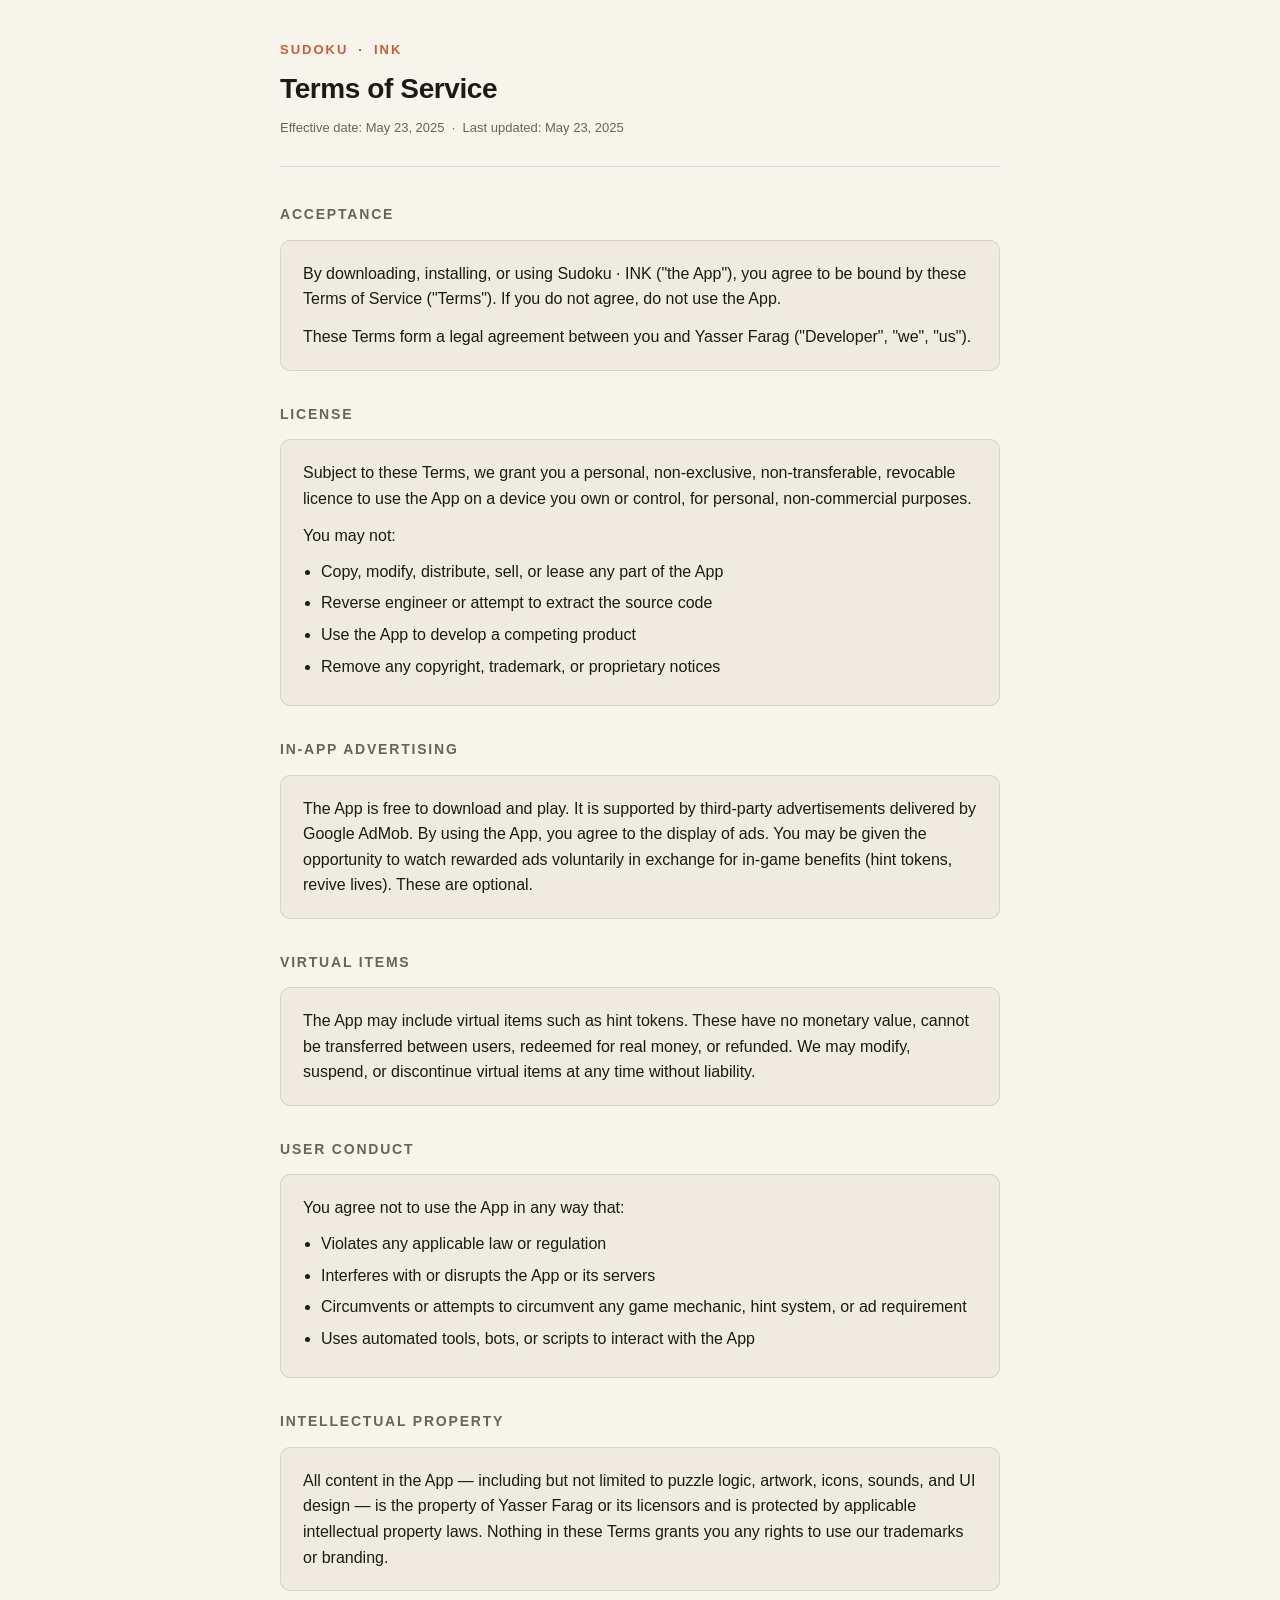
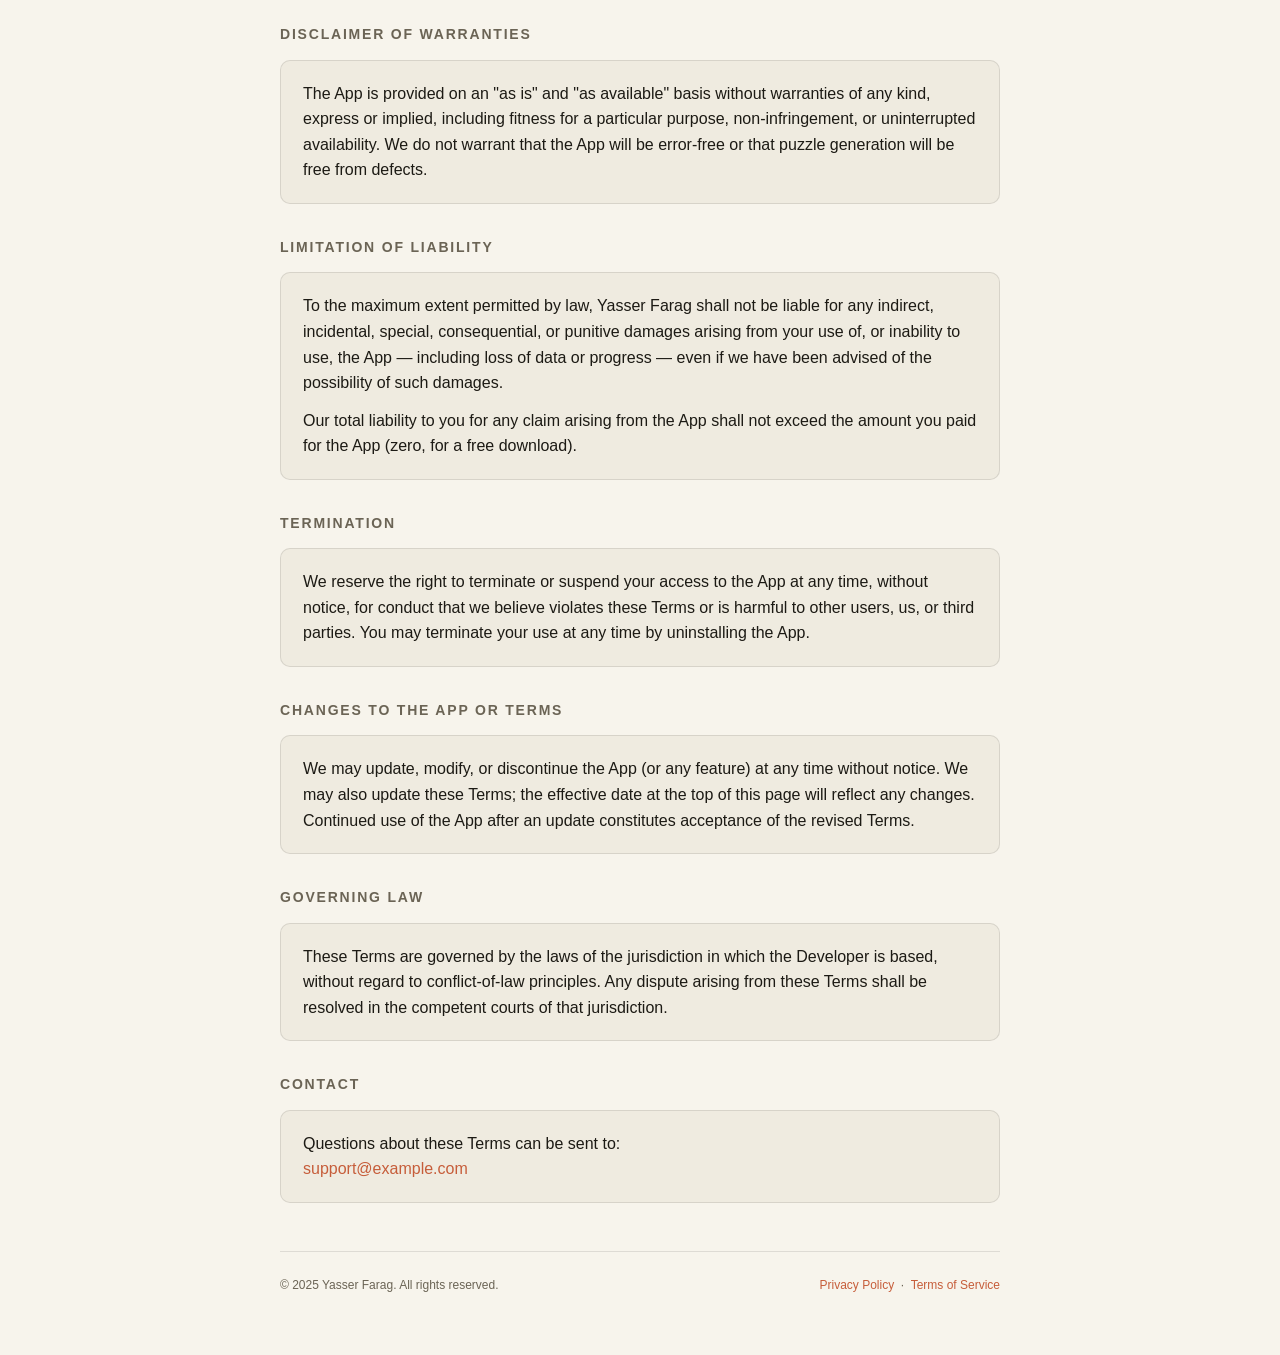
==== terms.html @ fff0a5e5 "Add Privacy Policy, Terms of Service, and shared stylesheet" ====
<!DOCTYPE html>
<html lang="en">
<head>
  <meta charset="UTF-8" />
  <meta name="viewport" content="width=device-width, initial-scale=1.0" />
  <title>Terms of Service — Sudoku · INK</title>
  <link rel="stylesheet" href="style.css" />
</head>
<body>

<header>
  <a class="app-name" href="index.html">
    <span>Sudoku</span><span class="dot">·</span><span>INK</span>
  </a>
  <h1>Terms of Service</h1>
  <p class="meta">Effective date: May 23, 2025 &nbsp;·&nbsp; Last updated: May 23, 2025</p>
</header>

<main>

  <section>
    <h2>Acceptance</h2>
    <div class="card">
      <p>By downloading, installing, or using Sudoku · INK ("the App"), you agree to be bound by these Terms of Service ("Terms"). If you do not agree, do not use the App.</p>
      <p>These Terms form a legal agreement between you and Yasser Farag ("Developer", "we", "us").</p>
    </div>
  </section>

  <section>
    <h2>License</h2>
    <div class="card">
      <p>Subject to these Terms, we grant you a personal, non-exclusive, non-transferable, revocable licence to use the App on a device you own or control, for personal, non-commercial purposes.</p>
      <p>You may not:</p>
      <ul>
        <li>Copy, modify, distribute, sell, or lease any part of the App</li>
        <li>Reverse engineer or attempt to extract the source code</li>
        <li>Use the App to develop a competing product</li>
        <li>Remove any copyright, trademark, or proprietary notices</li>
      </ul>
    </div>
  </section>

  <section>
    <h2>In-App Advertising</h2>
    <div class="card">
      <p>The App is free to download and play. It is supported by third-party advertisements delivered by Google AdMob. By using the App, you agree to the display of ads. You may be given the opportunity to watch rewarded ads voluntarily in exchange for in-game benefits (hint tokens, revive lives). These are optional.</p>
    </div>
  </section>

  <section>
    <h2>Virtual Items</h2>
    <div class="card">
      <p>The App may include virtual items such as hint tokens. These have no monetary value, cannot be transferred between users, redeemed for real money, or refunded. We may modify, suspend, or discontinue virtual items at any time without liability.</p>
    </div>
  </section>

  <section>
    <h2>User Conduct</h2>
    <div class="card">
      <p>You agree not to use the App in any way that:</p>
      <ul>
        <li>Violates any applicable law or regulation</li>
        <li>Interferes with or disrupts the App or its servers</li>
        <li>Circumvents or attempts to circumvent any game mechanic, hint system, or ad requirement</li>
        <li>Uses automated tools, bots, or scripts to interact with the App</li>
      </ul>
    </div>
  </section>

  <section>
    <h2>Intellectual Property</h2>
    <div class="card">
      <p>All content in the App — including but not limited to puzzle logic, artwork, icons, sounds, and UI design — is the property of Yasser Farag or its licensors and is protected by applicable intellectual property laws. Nothing in these Terms grants you any rights to use our trademarks or branding.</p>
    </div>
  </section>

  <section>
    <h2>Disclaimer of Warranties</h2>
    <div class="card">
      <p>The App is provided on an "as is" and "as available" basis without warranties of any kind, express or implied, including fitness for a particular purpose, non-infringement, or uninterrupted availability. We do not warrant that the App will be error-free or that puzzle generation will be free from defects.</p>
    </div>
  </section>

  <section>
    <h2>Limitation of Liability</h2>
    <div class="card">
      <p>To the maximum extent permitted by law, Yasser Farag shall not be liable for any indirect, incidental, special, consequential, or punitive damages arising from your use of, or inability to use, the App — including loss of data or progress — even if we have been advised of the possibility of such damages.</p>
      <p>Our total liability to you for any claim arising from the App shall not exceed the amount you paid for the App (zero, for a free download).</p>
    </div>
  </section>

  <section>
    <h2>Termination</h2>
    <div class="card">
      <p>We reserve the right to terminate or suspend your access to the App at any time, without notice, for conduct that we believe violates these Terms or is harmful to other users, us, or third parties. You may terminate your use at any time by uninstalling the App.</p>
    </div>
  </section>

  <section>
    <h2>Changes to the App or Terms</h2>
    <div class="card">
      <p>We may update, modify, or discontinue the App (or any feature) at any time without notice. We may also update these Terms; the effective date at the top of this page will reflect any changes. Continued use of the App after an update constitutes acceptance of the revised Terms.</p>
    </div>
  </section>

  <section>
    <h2>Governing Law</h2>
    <div class="card">
      <p>These Terms are governed by the laws of the jurisdiction in which the Developer is based, without regard to conflict-of-law principles. Any dispute arising from these Terms shall be resolved in the competent courts of that jurisdiction.</p>
    </div>
  </section>

  <section>
    <h2>Contact</h2>
    <div class="card">
      <p>Questions about these Terms can be sent to:<br/>
      <a href="mailto:support@example.com">support@example.com</a></p>
    </div>
  </section>

</main>

<footer>
  <span>© 2025 Yasser Farag. All rights reserved.</span>
  <span><a href="privacy.html">Privacy Policy</a> &nbsp;·&nbsp; <a href="terms.html">Terms of Service</a></span>
</footer>

</body>
</html>
---- style.css ----
*, *::before, *::after { box-sizing: border-box; margin: 0; padding: 0; }

:root {
  --bg:      #F7F4EC;
  --surface: #EFEBE0;
  --text:    #1C1A14;
  --muted:   #6B6455;
  --accent:  #C65D3A;
  --border:  rgba(0,0,0,.10);
  --radius:  10px;
  --max:     720px;
}

body {
  background: var(--bg);
  color: var(--text);
  font-family: -apple-system, BlinkMacSystemFont, "Segoe UI", Roboto, Helvetica, Arial, sans-serif;
  font-size: 16px;
  line-height: 1.6;
  padding: 0 20px 60px;
}

header {
  max-width: var(--max);
  margin: 0 auto;
  padding: 40px 0 28px;
  border-bottom: 1px solid var(--border);
  margin-bottom: 36px;
}

.app-name {
  display: flex;
  align-items: center;
  gap: 10px;
  text-decoration: none;
  color: var(--text);
  margin-bottom: 6px;
}
.app-name span {
  font-size: 13px;
  font-weight: 700;
  letter-spacing: 2px;
  text-transform: uppercase;
  color: var(--accent);
}
.app-name .dot { color: var(--muted); }

h1 {
  font-size: 28px;
  font-weight: 800;
  letter-spacing: -.4px;
  margin-bottom: 6px;
}

.meta { font-size: 13px; color: var(--muted); }

main {
  max-width: var(--max);
  margin: 0 auto;
}

section { margin-bottom: 32px; }

h2 {
  font-size: 14px;
  font-weight: 700;
  letter-spacing: 1.8px;
  text-transform: uppercase;
  color: var(--muted);
  margin-bottom: 14px;
}

.card {
  background: var(--surface);
  border: 1px solid var(--border);
  border-radius: var(--radius);
  padding: 20px 22px;
}

.card p + p   { margin-top: 12px; }
.card ul      { padding-left: 18px; margin-top: 10px; }
.card li      { margin-bottom: 6px; }
.card a       { color: var(--accent); text-decoration: none; }
.card a:hover { text-decoration: underline; }

.highlight {
  display: inline-block;
  background: var(--accent);
  color: #fff;
  font-size: 11px;
  font-weight: 700;
  letter-spacing: 1px;
  text-transform: uppercase;
  padding: 2px 8px;
  border-radius: 4px;
  margin-bottom: 8px;
}

footer {
  max-width: var(--max);
  margin: 48px auto 0;
  padding-top: 24px;
  border-top: 1px solid var(--border);
  font-size: 12px;
  color: var(--muted);
  display: flex;
  justify-content: space-between;
  flex-wrap: wrap;
  gap: 8px;
}
footer a { color: var(--accent); text-decoration: none; }
footer a:hover { text-decoration: underline; }

@media (prefers-color-scheme: dark) {
  :root {
    --bg:      #18160F;
    --surface: #221F17;
    --text:    #EDE9DD;
    --muted:   #8A8070;
    --border:  rgba(255,255,255,.08);
  }
}
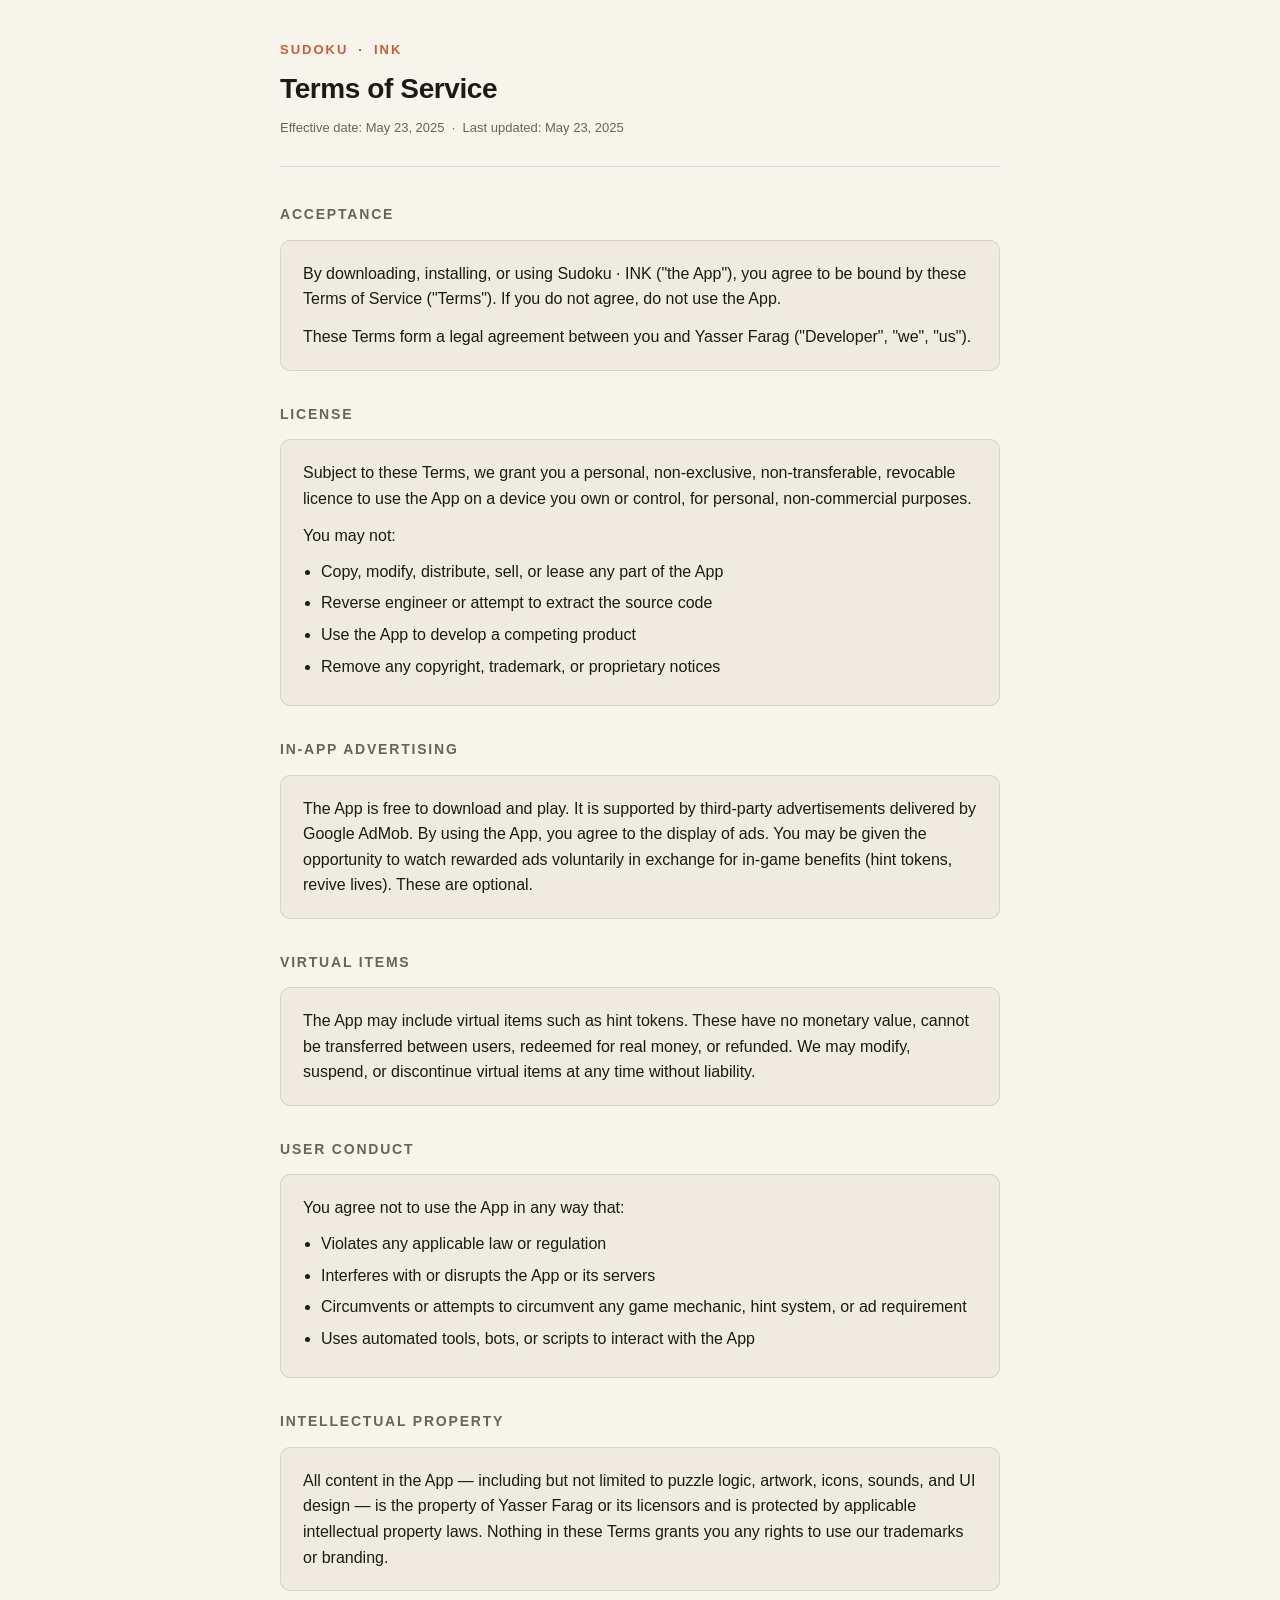
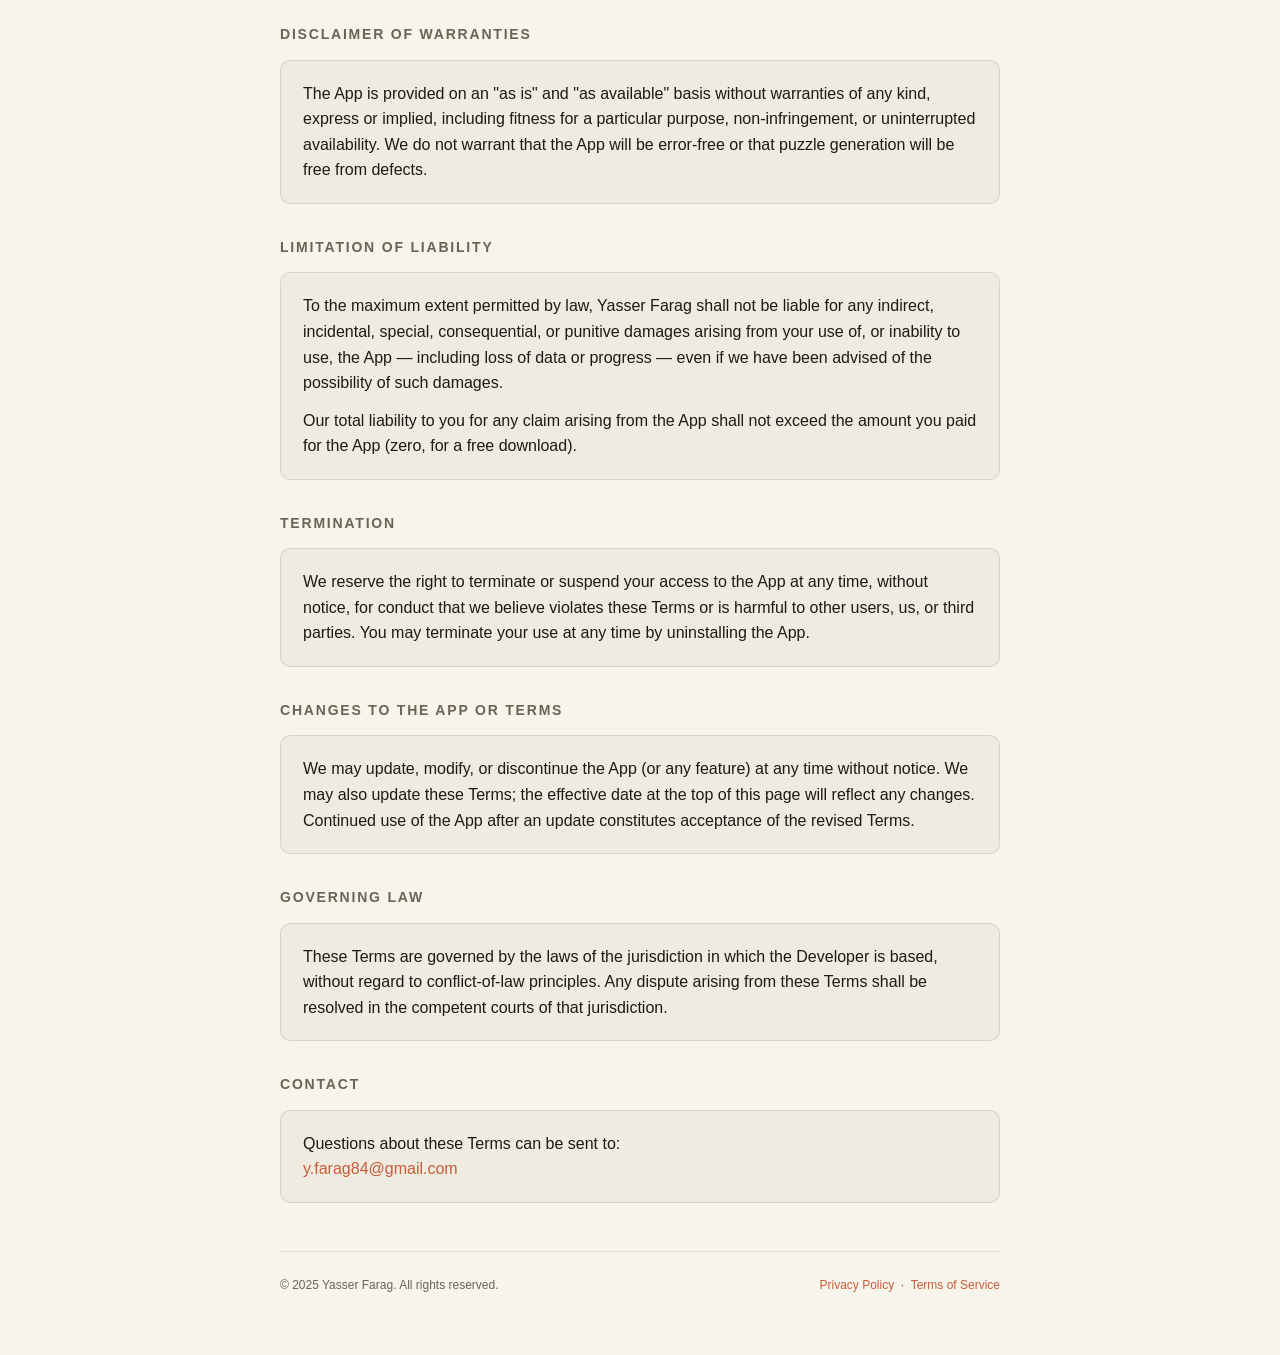
==== commit cf1c92a0: "Set support email to y.farag84@gmail.com" ====
--- a/terms.html
+++ b/terms.html
@@ -114,7 +114,7 @@
     <h2>Contact</h2>
     <div class="card">
       <p>Questions about these Terms can be sent to:<br/>
-      <a href="mailto:support@example.com">support@example.com</a></p>
+      <a href="mailto:y.farag84@gmail.com">y.farag84@gmail.com</a></p>
     </div>
   </section>
 
